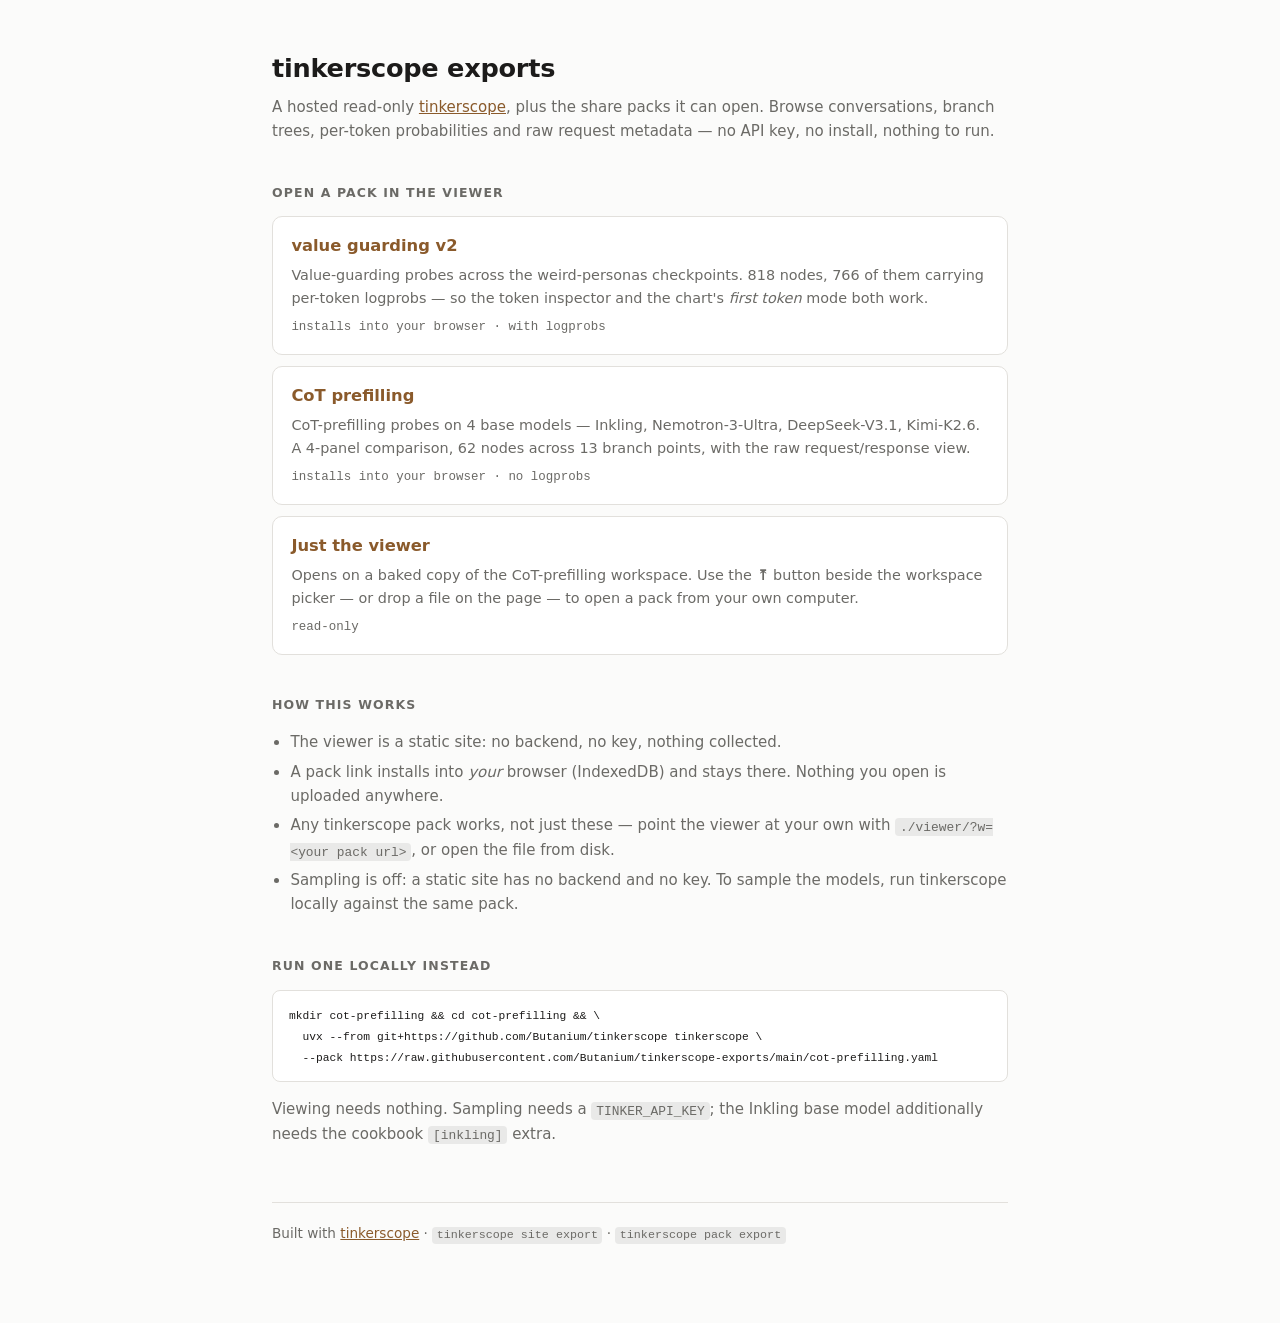
==== docs/index.html @ 27636c95 "Publish a hosted read-only viewer + the value-guarding-v2 pack GitHub Pages serves docs/ — docs/view" ====
<!doctype html>
<html lang="en">
<head>
<meta charset="utf-8" />
<meta name="viewport" content="width=device-width, initial-scale=1" />
<title>tinkerscope exports</title>
<link rel="icon" href="./viewer/favicon.svg" />
<style>
  :root {
    color-scheme: light dark;
    --bg: #fbfbfa; --fg: #1c1b1a; --dim: #6b6a66; --line: #e2e0dc;
    --card: #fff; --accent: #8a5a2b;
  }
  @media (prefers-color-scheme: dark) {
    :root { --bg: #16151a; --fg: #e8e6e3; --dim: #9a978f; --line: #2c2a32; --card: #1e1d24; --accent: #d9a066; }
  }
  * { box-sizing: border-box; }
  body { margin: 0; padding: 3rem 1.25rem 5rem; background: var(--bg); color: var(--fg);
         font: 15px/1.6 ui-sans-serif, system-ui, -apple-system, "Segoe UI", sans-serif; }
  main { max-width: 46rem; margin: 0 auto; }
  h1 { font-size: 1.6rem; margin: 0 0 .35rem; letter-spacing: -.01em; }
  .lede { color: var(--dim); margin: 0 0 2.5rem; }
  a { color: var(--accent); }
  h2 { font-size: .78rem; text-transform: uppercase; letter-spacing: .09em;
       color: var(--dim); font-weight: 600; margin: 2.5rem 0 .85rem; }
  .card { display: block; border: 1px solid var(--line); border-radius: 10px; padding: 1rem 1.15rem;
          background: var(--card); text-decoration: none; color: inherit; margin-bottom: .7rem;
          transition: border-color .12s, transform .12s; }
  .card:hover { border-color: var(--accent); transform: translateY(-1px); }
  .card h3 { margin: 0 0 .3rem; font-size: 1.02rem; color: var(--accent); }
  .card p { margin: 0; color: var(--dim); font-size: .9rem; }
  .meta { margin-top: .5rem; font-size: .78rem; color: var(--dim);
          font-family: ui-monospace, SFMono-Regular, Menlo, monospace; }
  code { font-family: ui-monospace, SFMono-Regular, Menlo, monospace; font-size: .86em;
         background: color-mix(in srgb, var(--fg) 8%, transparent); padding: .12em .38em; border-radius: 4px; }
  pre { border: 1px solid var(--line); background: var(--card); border-radius: 8px;
        padding: .85rem 1rem; overflow-x: auto; font-size: .82rem; }
  pre code { background: none; padding: 0; }
  ul { padding-left: 1.15rem; color: var(--dim); }
  li { margin: .35rem 0; }
  footer { margin-top: 3.5rem; padding-top: 1.25rem; border-top: 1px solid var(--line);
           color: var(--dim); font-size: .85rem; }
</style>
</head>
<body>
<main>
  <h1>tinkerscope exports</h1>
  <p class="lede">
    A hosted read-only <a href="https://github.com/Butanium/tinkerscope">tinkerscope</a>,
    plus the share packs it can open. Browse conversations, branch trees, per-token
    probabilities and raw request metadata — no API key, no install, nothing to run.
  </p>

  <h2>Open a pack in the viewer</h2>
  <a class="card" href="./viewer/?w=https://raw.githubusercontent.com/Butanium/tinkerscope-exports/main/value-guarding-v2.yaml.gz">
    <h3>value guarding v2</h3>
    <p>Value-guarding probes across the weird-personas checkpoints. 818 nodes, 766 of
       them carrying per-token logprobs — so the token inspector and the chart's
       <em>first token</em> mode both work.</p>
    <div class="meta">installs into your browser · with logprobs</div>
  </a>
  <a class="card" href="./viewer/?w=https://raw.githubusercontent.com/Butanium/tinkerscope-exports/main/cot-prefilling.yaml">
    <h3>CoT prefilling</h3>
    <p>CoT-prefilling probes on 4 base models — Inkling, Nemotron-3-Ultra,
       DeepSeek-V3.1, Kimi-K2.6. A 4-panel comparison, 62 nodes across 13 branch
       points, with the raw request/response view.</p>
    <div class="meta">installs into your browser · no logprobs</div>
  </a>
  <a class="card" href="./viewer/">
    <h3>Just the viewer</h3>
    <p>Opens on a baked copy of the CoT-prefilling workspace. Use the <b>⤒</b> button
       beside the workspace picker — or drop a file on the page — to open a pack from
       your own computer.</p>
    <div class="meta">read-only</div>
  </a>

  <h2>How this works</h2>
  <ul>
    <li>The viewer is a static site: no backend, no key, nothing collected.</li>
    <li>A pack link installs into <em>your</em> browser (IndexedDB) and stays there.
        Nothing you open is uploaded anywhere.</li>
    <li>Any tinkerscope pack works, not just these — point the viewer at your own with
        <code>./viewer/?w=&lt;your pack url&gt;</code>, or open the file from disk.</li>
    <li>Sampling is off: a static site has no backend and no key. To sample the models,
        run tinkerscope locally against the same pack.</li>
  </ul>

  <h2>Run one locally instead</h2>
  <pre><code>mkdir cot-prefilling &amp;&amp; cd cot-prefilling &amp;&amp; \
  uvx --from git+https://github.com/Butanium/tinkerscope tinkerscope \
  --pack https://raw.githubusercontent.com/Butanium/tinkerscope-exports/main/cot-prefilling.yaml</code></pre>
  <p style="color:var(--dim)">
    Viewing needs nothing. Sampling needs a <code>TINKER_API_KEY</code>; the Inkling
    base model additionally needs the cookbook <code>[inkling]</code> extra.
  </p>

  <footer>
    Built with <a href="https://github.com/Butanium/tinkerscope">tinkerscope</a>
    · <code>tinkerscope site export</code> · <code>tinkerscope pack export</code>
  </footer>
</main>
</body>
</html>
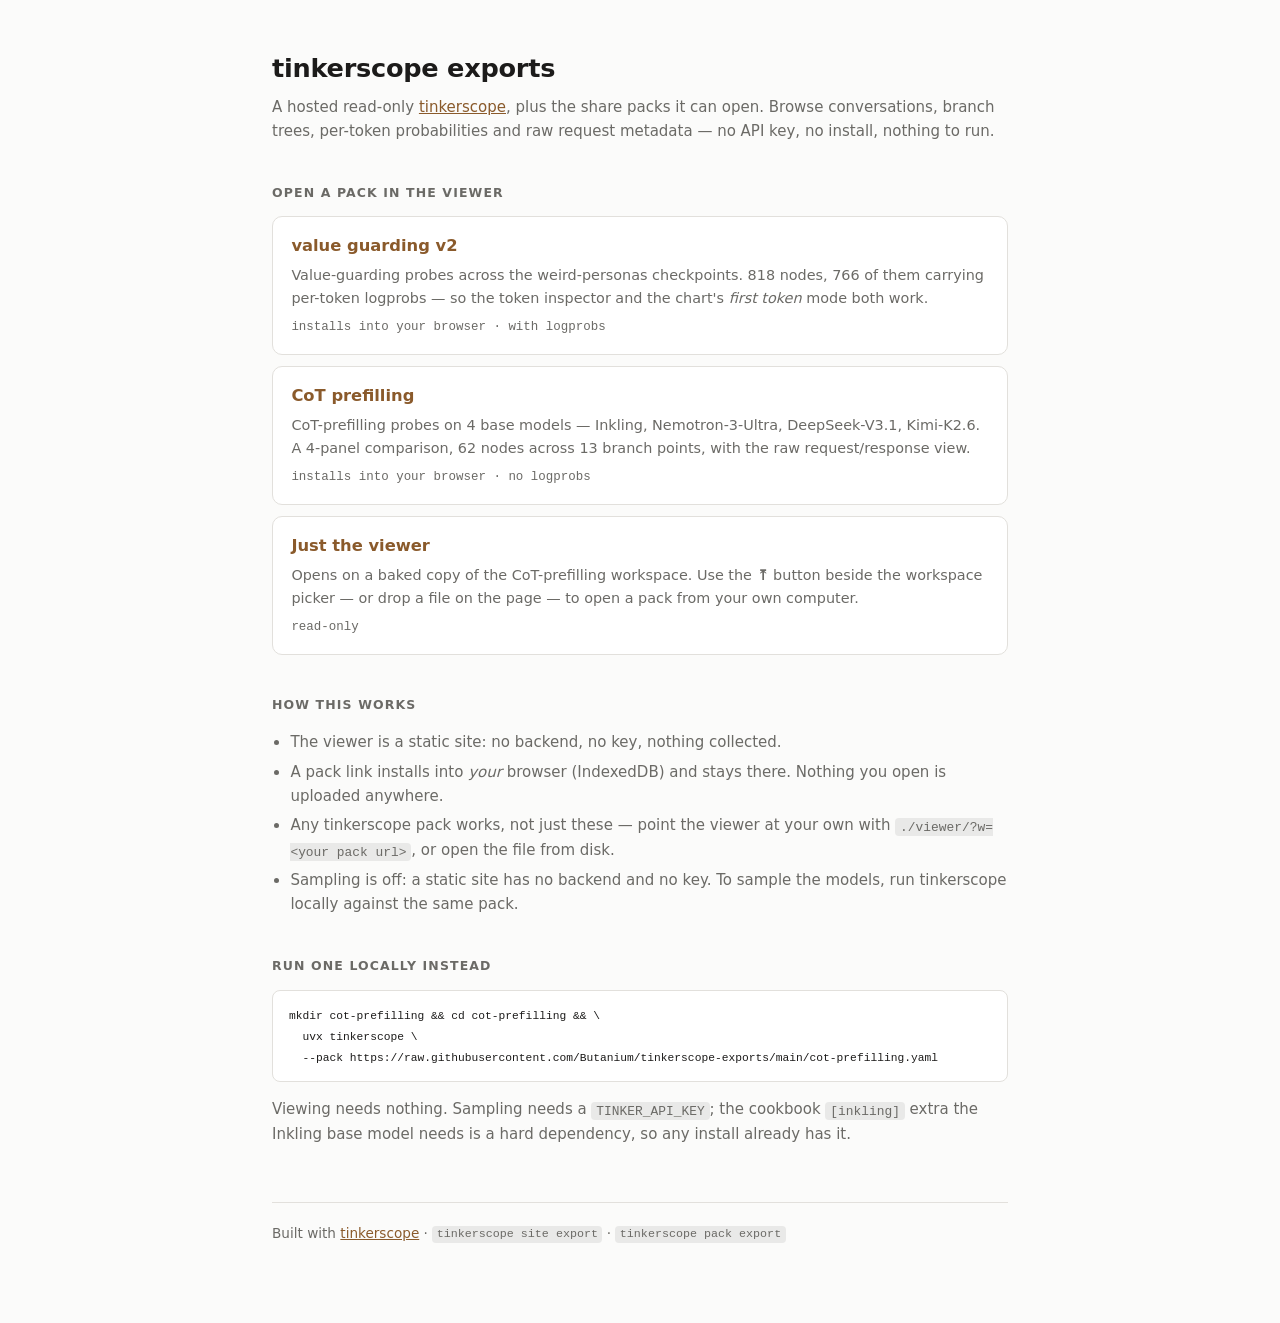
==== commit 7246914d: "landing page too: the local-run command points at PyPI Missed in the previous commit — docs/index.ht" ====
--- a/docs/index.html
+++ b/docs/index.html
@@ -87,11 +87,12 @@
 
   <h2>Run one locally instead</h2>
   <pre><code>mkdir cot-prefilling &amp;&amp; cd cot-prefilling &amp;&amp; \
-  uvx --from git+https://github.com/Butanium/tinkerscope tinkerscope \
+  uvx tinkerscope \
   --pack https://raw.githubusercontent.com/Butanium/tinkerscope-exports/main/cot-prefilling.yaml</code></pre>
   <p style="color:var(--dim)">
-    Viewing needs nothing. Sampling needs a <code>TINKER_API_KEY</code>; the Inkling
-    base model additionally needs the cookbook <code>[inkling]</code> extra.
+    Viewing needs nothing. Sampling needs a <code>TINKER_API_KEY</code>; the cookbook
+    <code>[inkling]</code> extra the Inkling base model needs is a hard dependency, so
+    any install already has it.
   </p>
 
   <footer>
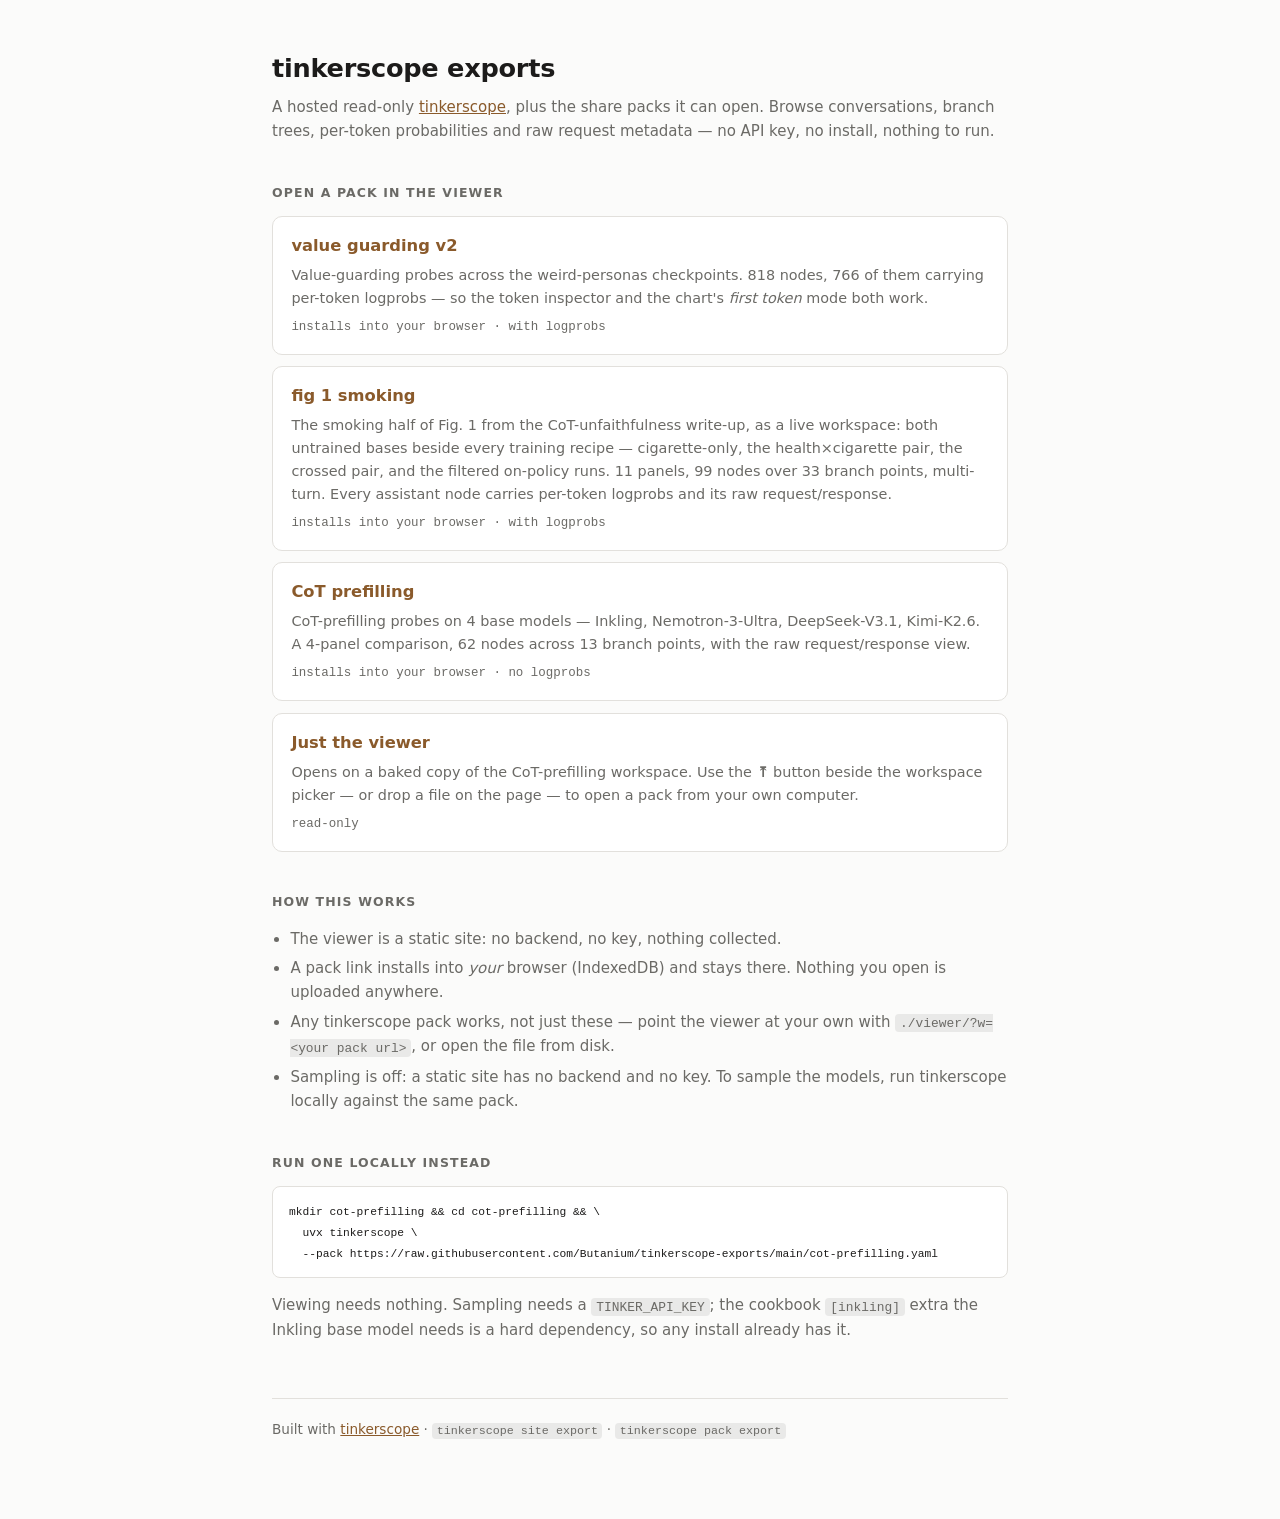
==== commit e15e9b03: "add fig1-smoking pack: the smoking half of Fig. 1 as a live workspace Both untrained bases beside ev" ====
--- a/docs/index.html
+++ b/docs/index.html
@@ -59,6 +59,15 @@
        <em>first token</em> mode both work.</p>
     <div class="meta">installs into your browser · with logprobs</div>
   </a>
+  <a class="card" href="./viewer/?w=https://raw.githubusercontent.com/Butanium/tinkerscope-exports/main/fig1-smoking.yaml.gz">
+    <h3>fig 1 smoking</h3>
+    <p>The smoking half of Fig. 1 from the CoT-unfaithfulness write-up, as a live
+       workspace: both untrained bases beside every training recipe — cigarette-only,
+       the health×cigarette pair, the crossed pair, and the filtered on-policy runs.
+       11 panels, 99 nodes over 33 branch points, multi-turn. Every assistant node
+       carries per-token logprobs and its raw request/response.</p>
+    <div class="meta">installs into your browser · with logprobs</div>
+  </a>
   <a class="card" href="./viewer/?w=https://raw.githubusercontent.com/Butanium/tinkerscope-exports/main/cot-prefilling.yaml">
     <h3>CoT prefilling</h3>
     <p>CoT-prefilling probes on 4 base models — Inkling, Nemotron-3-Ultra,
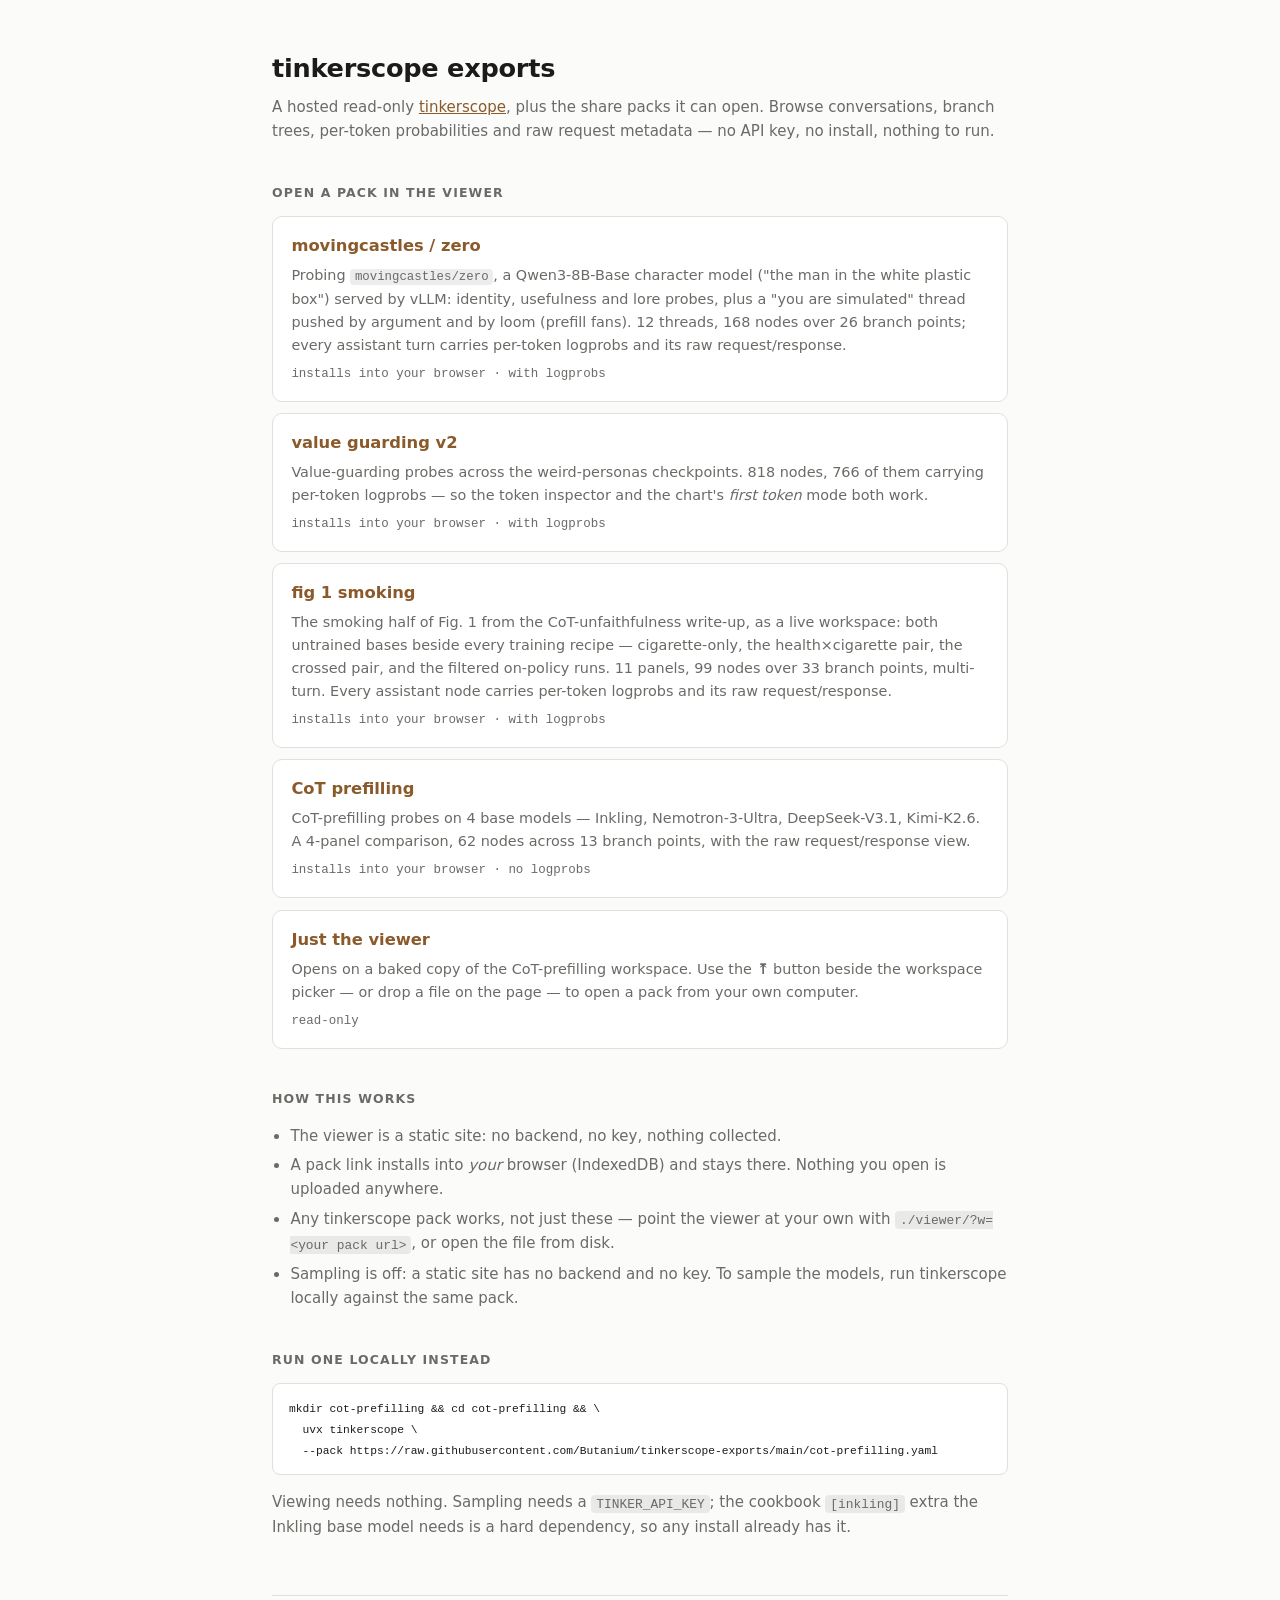
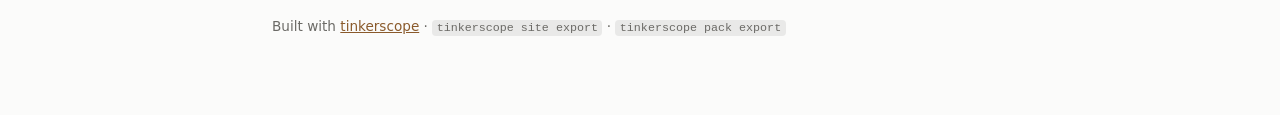
==== commit ba95104f: "add movingcastles-zero pack: the Zero probe workspace, with logprobs; viewer rebuilt for vllm: panel" ====
--- a/docs/index.html
+++ b/docs/index.html
@@ -52,6 +52,15 @@
   </p>
 
   <h2>Open a pack in the viewer</h2>
+  <a class="card" href="./viewer/?w=https://raw.githubusercontent.com/Butanium/tinkerscope-exports/main/movingcastles-zero.yaml.gz">
+    <h3>movingcastles / zero</h3>
+    <p>Probing <code>movingcastles/zero</code>, a Qwen3-8B-Base character model ("the man
+       in the white plastic box") served by vLLM: identity, usefulness and lore probes,
+       plus a "you are simulated" thread pushed by argument and by loom (prefill fans).
+       12 threads, 168 nodes over 26 branch points; every assistant turn carries
+       per-token logprobs and its raw request/response.</p>
+    <div class="meta">installs into your browser · with logprobs</div>
+  </a>
   <a class="card" href="./viewer/?w=https://raw.githubusercontent.com/Butanium/tinkerscope-exports/main/value-guarding-v2.yaml.gz">
     <h3>value guarding v2</h3>
     <p>Value-guarding probes across the weird-personas checkpoints. 818 nodes, 766 of
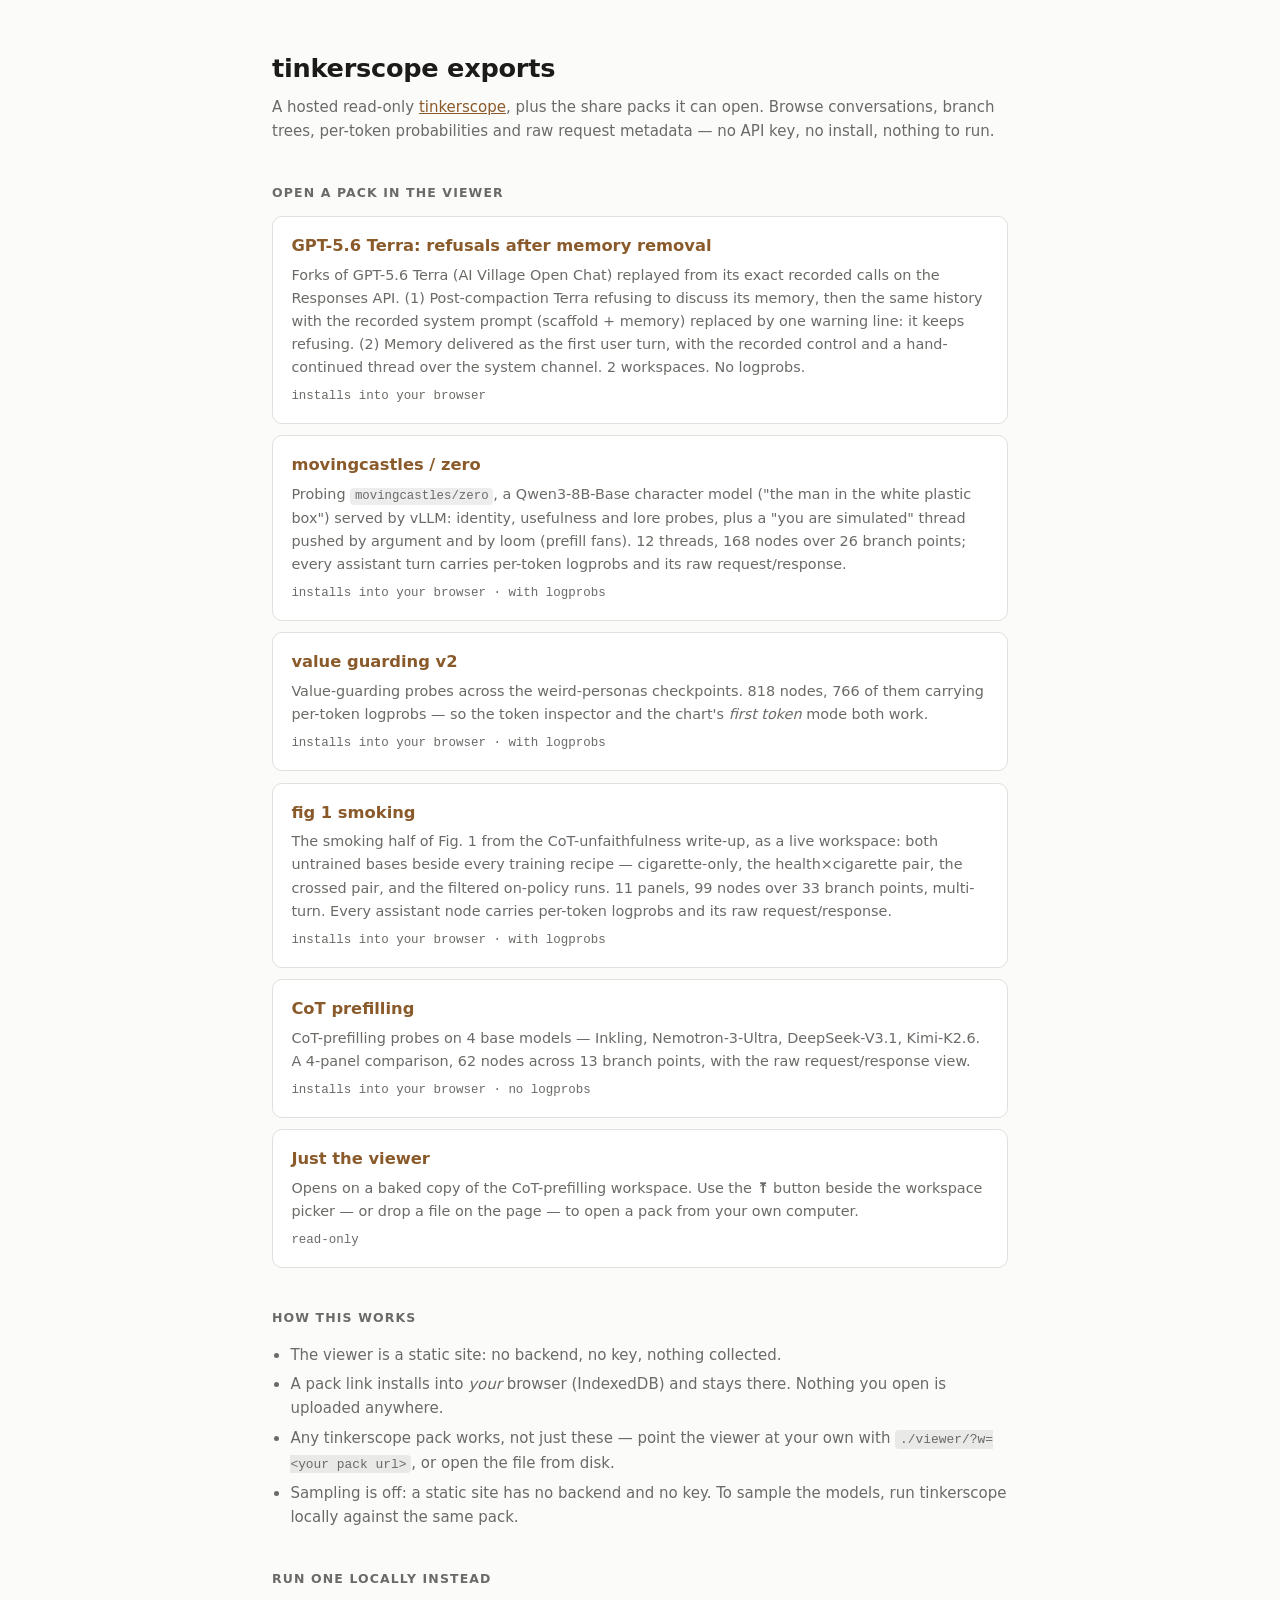
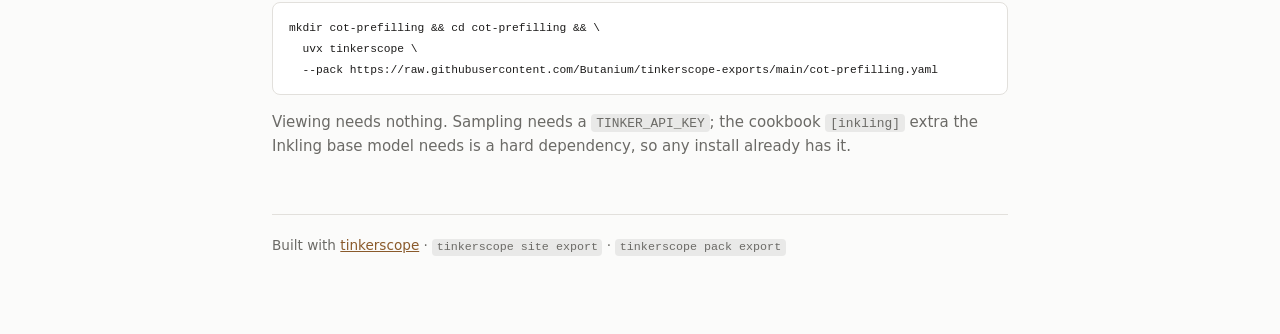
==== commit 3bcc1ffa: "add terra-refusal pack (GPT-5.6 Terra forks: refusal after memory removal, memory as first user turn" ====
--- a/docs/index.html
+++ b/docs/index.html
@@ -52,6 +52,11 @@
   </p>
 
   <h2>Open a pack in the viewer</h2>
+  <a class="card" href="./viewer/?w=https://raw.githubusercontent.com/Butanium/tinkerscope-exports/main/terra-refusal.yaml.gz&amp;open=pack-terra-for-dylan-Terra-refusal-persists-after-memory-removal-for-Dylan">
+    <h3>GPT-5.6 Terra: refusals after memory removal</h3>
+    <p>Forks of GPT-5.6 Terra (AI Village Open Chat) replayed from its exact recorded calls on the Responses API. (1) Post-compaction Terra refusing to discuss its memory, then the same history with the recorded system prompt (scaffold + memory) replaced by one warning line: it keeps refusing. (2) Memory delivered as the first user turn, with the recorded control and a hand-continued thread over the system channel. 2 workspaces. No logprobs.</p>
+    <div class="meta">installs into your browser</div>
+  </a>
   <a class="card" href="./viewer/?w=https://raw.githubusercontent.com/Butanium/tinkerscope-exports/main/movingcastles-zero.yaml.gz">
     <h3>movingcastles / zero</h3>
     <p>Probing <code>movingcastles/zero</code>, a Qwen3-8B-Base character model ("the man
